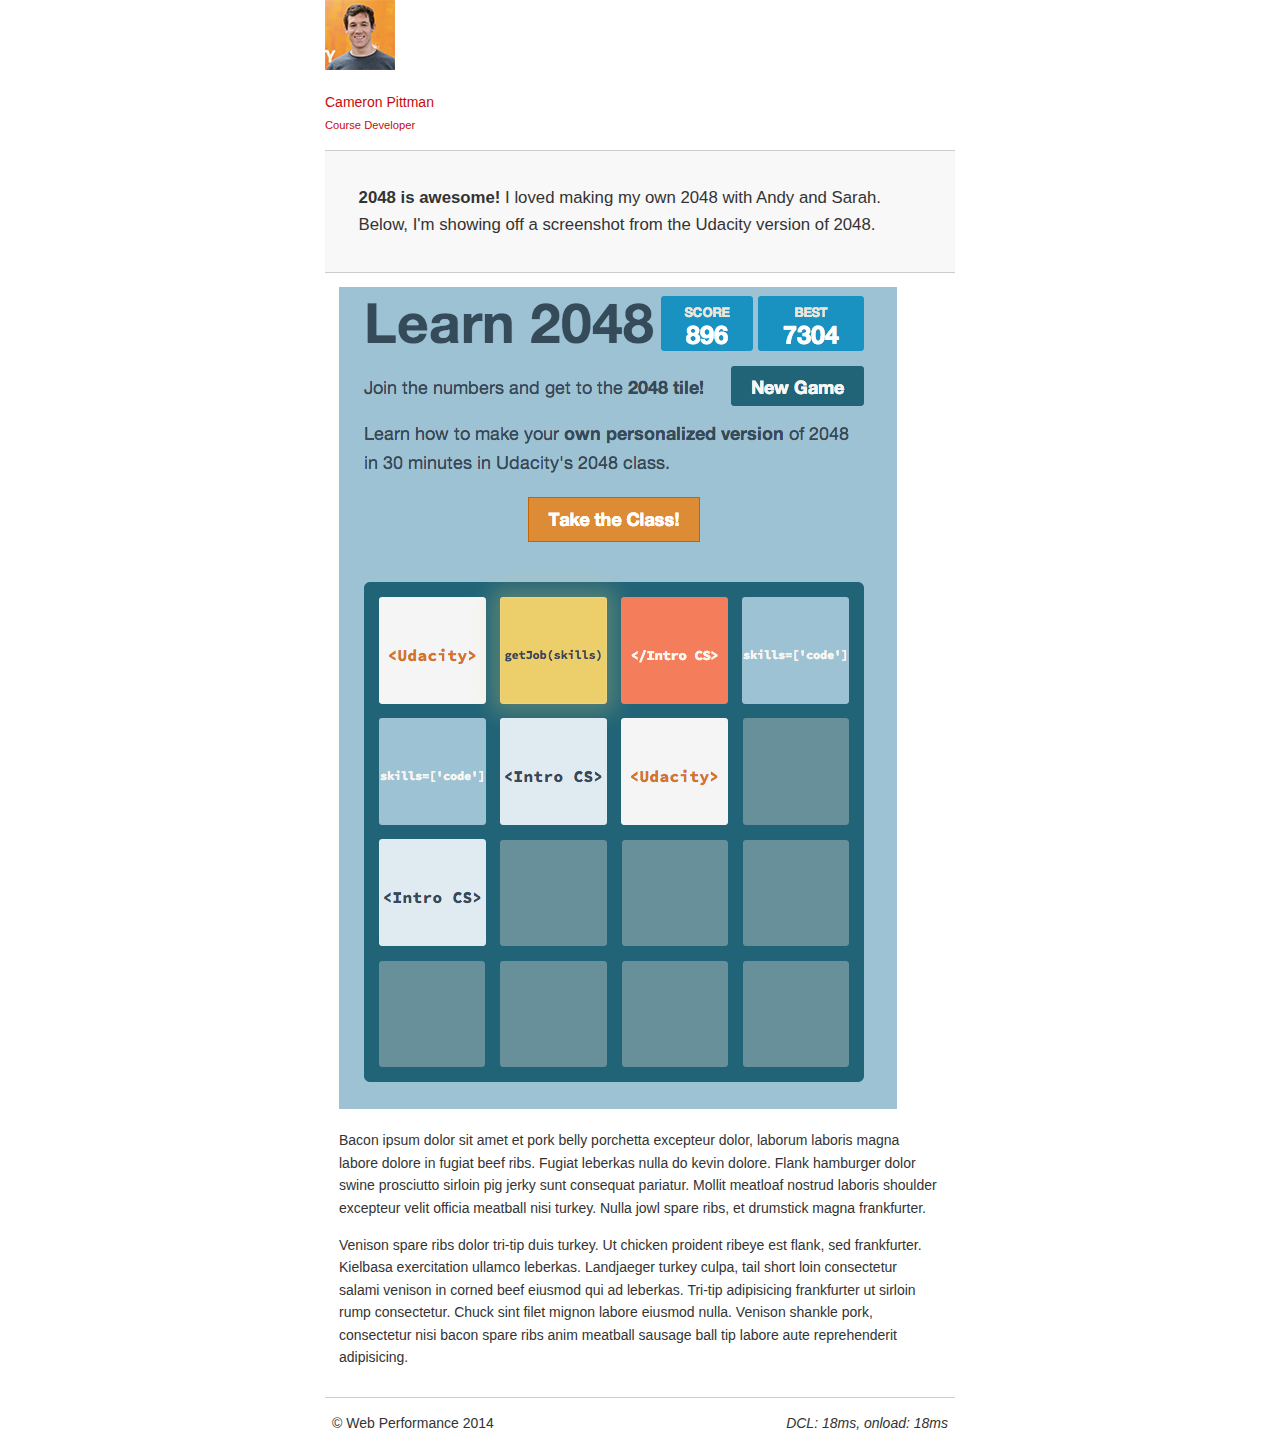
==== project-2048.html @ e1ef8c06 "Add files via upload" ====
<!DOCTYPE html>
<html lang="en">
  <head>
    <meta charset="utf-8">
    <meta name="viewport" content="width=device-width, initial-scale=1">
    <meta name="description" content=" FILL ME IN ">
    <meta name="author" content=" FILL ME IN ">
    <title>Cameron Pittman: Portfolio</title>

    <!-- Hmm, what is the impact of web fonts on speed? Measure it... -->
    <!-- <link href="//fonts.googleapis.com/css?family=Open+Sans:400,700" rel="stylesheet"> -->

    <link href="css/style.css" rel="stylesheet">
    <link href="css/print.css" rel="stylesheet">

    <script>
      (function(w,g){w['GoogleAnalyticsObject']=g;
      w[g]=w[g]||function(){(w[g].q=w[g].q||[]).push(arguments)};w[g].l=1*new Date();})(window,'ga');

      // Optional TODO: replace with your Google Analytics profile ID.
      ga('create', 'UA-XXXX-Y');
      ga('send', 'pageview');
    </script>
    <script src="//www.google-analytics.com/analytics.js"></script>
    <script src="js/perfmatters.js"></script>
  </head>

  <body>
    <header>
      <a href="/"><img src="img/profilepic.jpg"></a>
      <p>Cameron Pittman<br><span>Course Developer</span></p>
    </header>

    <div class="container">
      <div class="hero">
        <strong>2048 is awesome!</strong> I loved making my own 2048 with Andy and Sarah. Below, I'm showing off a screenshot from the Udacity version of 2048.
      </div>

      <div class="content">

        <img class="img-responsive" src="img/2048.png">

        <p>Bacon ipsum dolor sit amet et pork belly porchetta excepteur dolor, laborum laboris magna labore dolore in fugiat beef ribs. Fugiat leberkas nulla do kevin dolore. Flank hamburger dolor swine prosciutto sirloin pig jerky sunt consequat pariatur. Mollit meatloaf nostrud laboris shoulder excepteur velit officia meatball nisi turkey. Nulla jowl spare ribs, et drumstick magna frankfurter.</p>

        <p>Venison spare ribs dolor tri-tip duis turkey. Ut chicken proident ribeye est flank, sed frankfurter. Kielbasa exercitation ullamco leberkas. Landjaeger turkey culpa, tail short loin consectetur salami venison in corned beef eiusmod qui ad leberkas. Tri-tip adipisicing frankfurter ut sirloin rump consectetur. Chuck sint filet mignon labore eiusmod nulla. Venison shankle pork, consectetur nisi bacon spare ribs anim meatball sausage ball tip labore aute reprehenderit adipisicing.</p>

    </div>

    <footer>
      <p>&copy; Web Performance 2014 <span id="crp-stats"></span></p>
    </footer>
  </body>
</html>
---- css/style.css ----
html {
  font-size: 100%;
  overflow-y: scroll;
  -webkit-tap-highlight-color: rgba(0,0,0,0);
  -ms-text-size-adjust: 100%;
  -webkit-text-size-adjust: none;
}
body { margin: 0; font-size: 14px; line-height: 1.61; font-weight: 400; }
body, button, input, select, textarea { font-family: 'Open Sans', sans-serif; color: #333; }

a { color: #12C; }
a:visited { color: #61C; }
a:focus { outline: thin dotted; }
a:hover, a:active { color: #c00; outline: 0; }

b, strong { font-weight: bold; }
pre, code { font-family: monospace, monospace; font-size: 1em; }
ul, ol { margin: 1em 0; padding: 0 0 0 20px; }
img { border: 0; max-width: 100%; }

body { background: #fff; }
header, footer,.container, .content { max-width: 45em; margin: 0 auto; }

header { padding: 0 0.5em; color: #C90B0B; }
header ul li img {border-radius: 40px; float: left; }
header  ul li p{ font-size:1.5em; font-weight: bold; padding-left: 0.5em; padding-right: 2em;}
header p span { font-size: 0.8em; font-weight: normal;}
header ul li {display: inline-block; }
.hero { padding: 2em; background-color: #f8f8f8; font-size:1.2em;
  border-bottom: 1px solid #ccc;
  border-top: 1px solid #ccc;
}
.padawan{
  padding: 2em; background-color: #f8f8f8; font-size:1.2em;
  border-bottom: 1px solid #ccc;
  border-top: 1px solid #ccc;
}
.content { padding: 1em 1em; }
.content li { list-style-type: none; font-size: 1.1em;}
li img { float:left; padding-right: 1em; }
li p { font-size: 0.9em; font-style: italic; }

footer {
  padding: 0 0.5em;
  border-top: 1px solid #ccc;
}
footer span { float: right; font-style: italic; }

/* Smartphones (portrait) */
@media only screen and (max-width: 480px) {
  body { font-size: 12px;}
  header p { padding-left: 4.5em;}
}
---- css/print.css ----
@media print {
  * { background: transparent !important; color: black !important; text-shadow: none !important; filter:none !important; -ms-filter: none !important; }
  a, a:visited { color: #444 !important; text-decoration: underline; }
  a[href]:after { content: " (" attr(href) ")"; }
  tr, img { page-break-inside: avoid; }
  img { max-width: 100% !important; }
  @page { margin: 0.5cm; }
  p, h2, h3 { orphans: 3; widows: 3; }
  h2, h3{ page-break-after: avoid; }
}
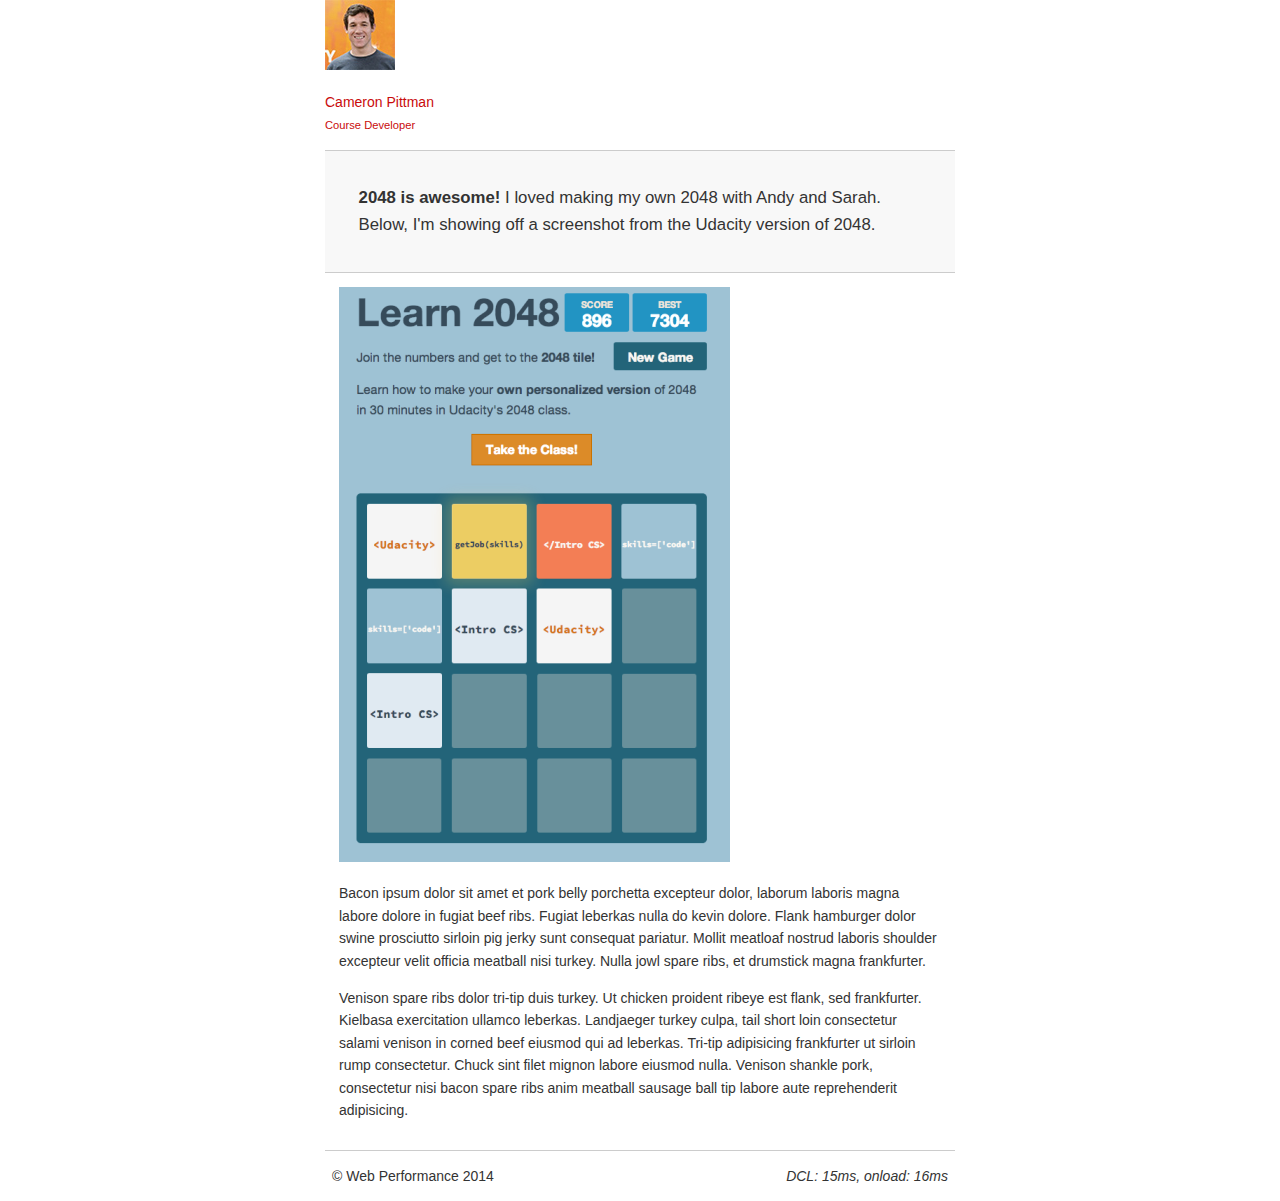
==== commit 81093f99: "Update project-2048.html" ====
--- a/project-2048.html
+++ b/project-2048.html
@@ -13,16 +13,25 @@
     <link href="css/style.css" rel="stylesheet">
     <link href="css/print.css" rel="stylesheet">
 
-    <script>
+      <script>
       (function(w,g){w['GoogleAnalyticsObject']=g;
       w[g]=w[g]||function(){(w[g].q=w[g].q||[]).push(arguments)};w[g].l=1*new Date();})(window,'ga');
-
       // Optional TODO: replace with your Google Analytics profile ID.
       ga('create', 'UA-XXXX-Y');
       ga('send', 'pageview');
     </script>
+    <script src="http://www.google-analytics.com/analytics.js"></script>
+    <script>function logCRP() {
+  var t = window.performance.timing,
+    dcl = t.domContentLoadedEventStart - t.domLoading,
+    complete = t.domComplete - t.domLoading;
+  var stats = document.getElementById("crp-stats");
+  stats.textContent = 'DCL: ' + dcl + 'ms, onload: ' + complete + 'ms';
+}
+window.addEventListener("load", function(event) {
+  logCRP();
+});</script>
     <script src="//www.google-analytics.com/analytics.js"></script>
-    <script src="js/perfmatters.js"></script>
   </head>
 
   <body>
--- a/css/style.css
+++ b/css/style.css
@@ -22,7 +22,7 @@
 header, footer,.container, .content { max-width: 45em; margin: 0 auto; }
 
 header { padding: 0 0.5em; color: #C90B0B; }
-header ul li img {border-radius: 40px; float: left; }
+header ul li a img {border-radius: 50px; float: left; padding:0px; }
 header  ul li p{ font-size:1.5em; font-weight: bold; padding-left: 0.5em; padding-right: 2em;}
 header p span { font-size: 0.8em; font-weight: normal;}
 header ul li {display: inline-block; }
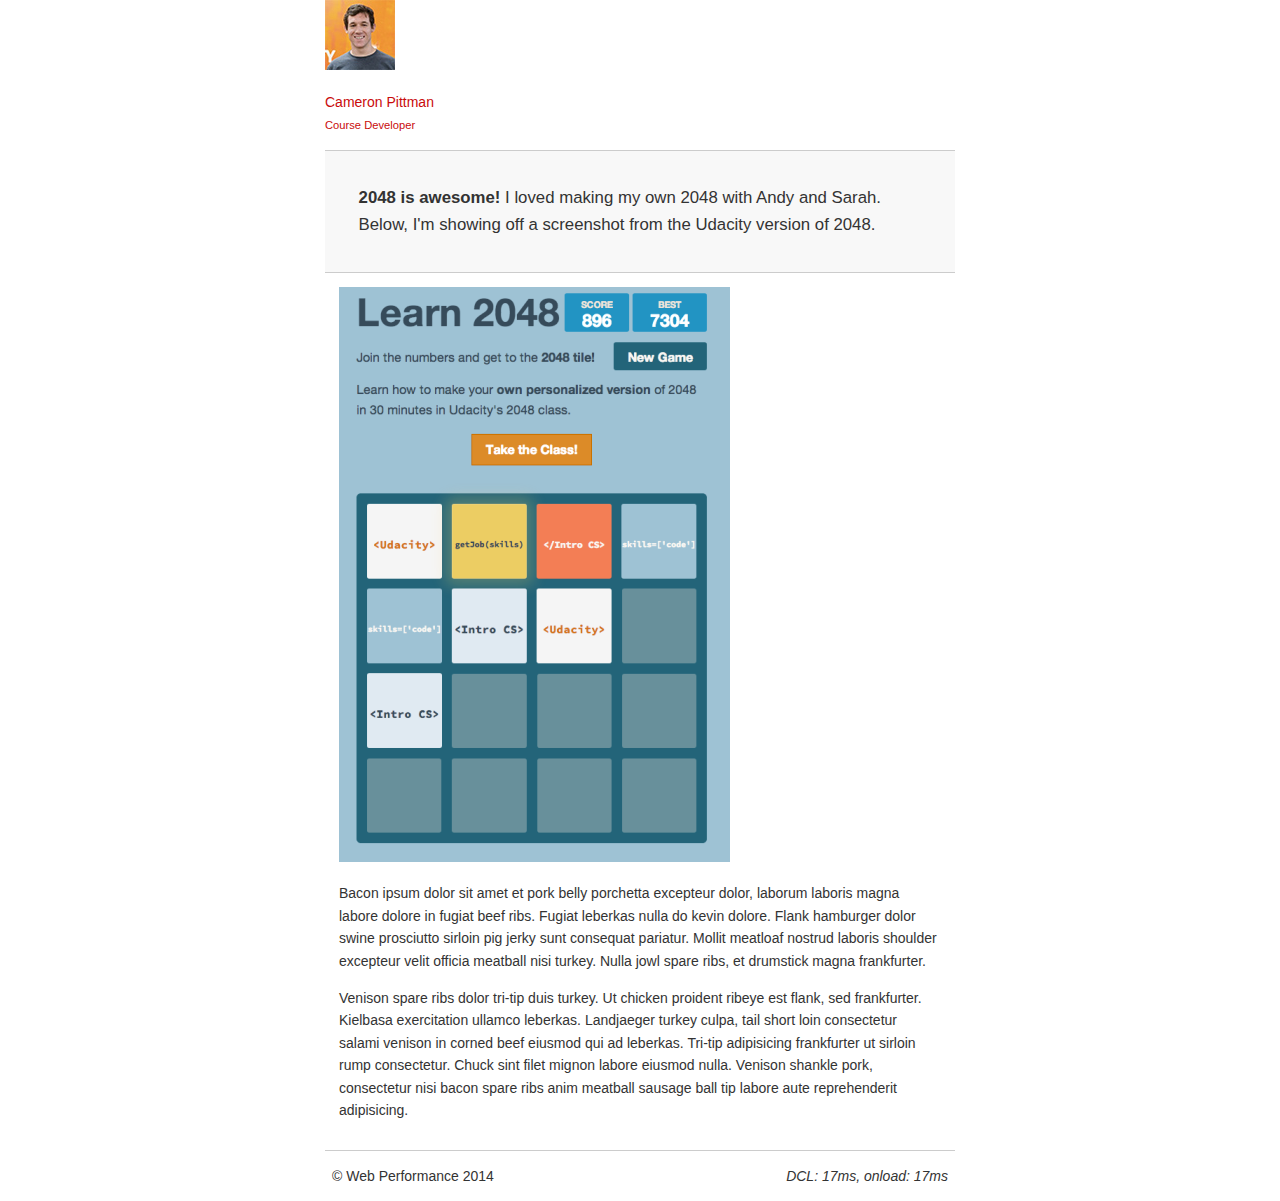
==== commit 0eb91a27: "Update project-2048.html" ====
--- a/project-2048.html
+++ b/project-2048.html
@@ -13,24 +13,7 @@
     <link href="css/style.css" rel="stylesheet">
     <link href="css/print.css" rel="stylesheet">
 
-      <script>
-      (function(w,g){w['GoogleAnalyticsObject']=g;
-      w[g]=w[g]||function(){(w[g].q=w[g].q||[]).push(arguments)};w[g].l=1*new Date();})(window,'ga');
-      // Optional TODO: replace with your Google Analytics profile ID.
-      ga('create', 'UA-XXXX-Y');
-      ga('send', 'pageview');
-    </script>
-    <script src="http://www.google-analytics.com/analytics.js"></script>
-    <script>function logCRP() {
-  var t = window.performance.timing,
-    dcl = t.domContentLoadedEventStart - t.domLoading,
-    complete = t.domComplete - t.domLoading;
-  var stats = document.getElementById("crp-stats");
-  stats.textContent = 'DCL: ' + dcl + 'ms, onload: ' + complete + 'ms';
-}
-window.addEventListener("load", function(event) {
-  logCRP();
-});</script>
+
     <script src="//www.google-analytics.com/analytics.js"></script>
   </head>
 
@@ -58,5 +41,23 @@
     <footer>
       <p>&copy; Web Performance 2014 <span id="crp-stats"></span></p>
     </footer>
+            <script>
+      (function(w,g){w['GoogleAnalyticsObject']=g;
+      w[g]=w[g]||function(){(w[g].q=w[g].q||[]).push(arguments)};w[g].l=1*new Date();})(window,'ga');
+      // Optional TODO: replace with your Google Analytics profile ID.
+      ga('create', 'UA-XXXX-Y');
+      ga('send', 'pageview');
+    </script>
+    <script src="http://www.google-analytics.com/analytics.js"></script>
+    <script>function logCRP() {
+  var t = window.performance.timing,
+    dcl = t.domContentLoadedEventStart - t.domLoading,
+    complete = t.domComplete - t.domLoading;
+  var stats = document.getElementById("crp-stats");
+  stats.textContent = 'DCL: ' + dcl + 'ms, onload: ' + complete + 'ms';
+}
+window.addEventListener("load", function(event) {
+  logCRP();
+});</script>
   </body>
 </html>
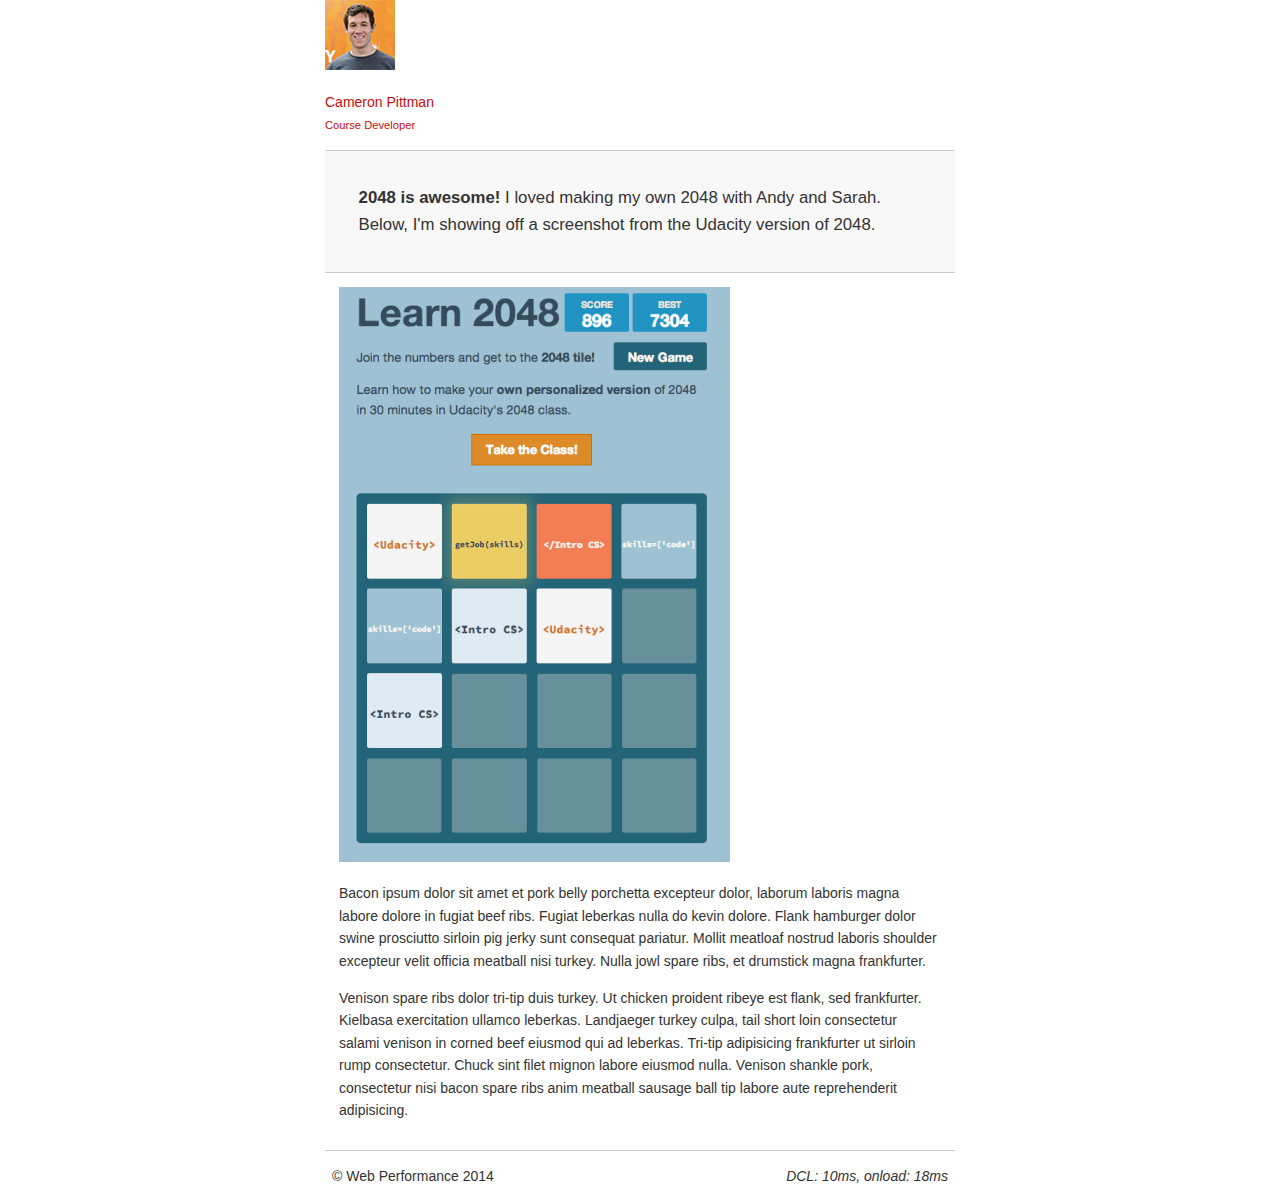
==== commit fb10d5b1: "Update project-2048.html" ====
--- a/project-2048.html
+++ b/project-2048.html
@@ -14,7 +14,7 @@
     <link href="css/print.css" rel="stylesheet">
 
 
-    <script src="//www.google-analytics.com/analytics.js"></script>
+    <script async src="//www.google-analytics.com/analytics.js"></script>
   </head>
 
   <body>
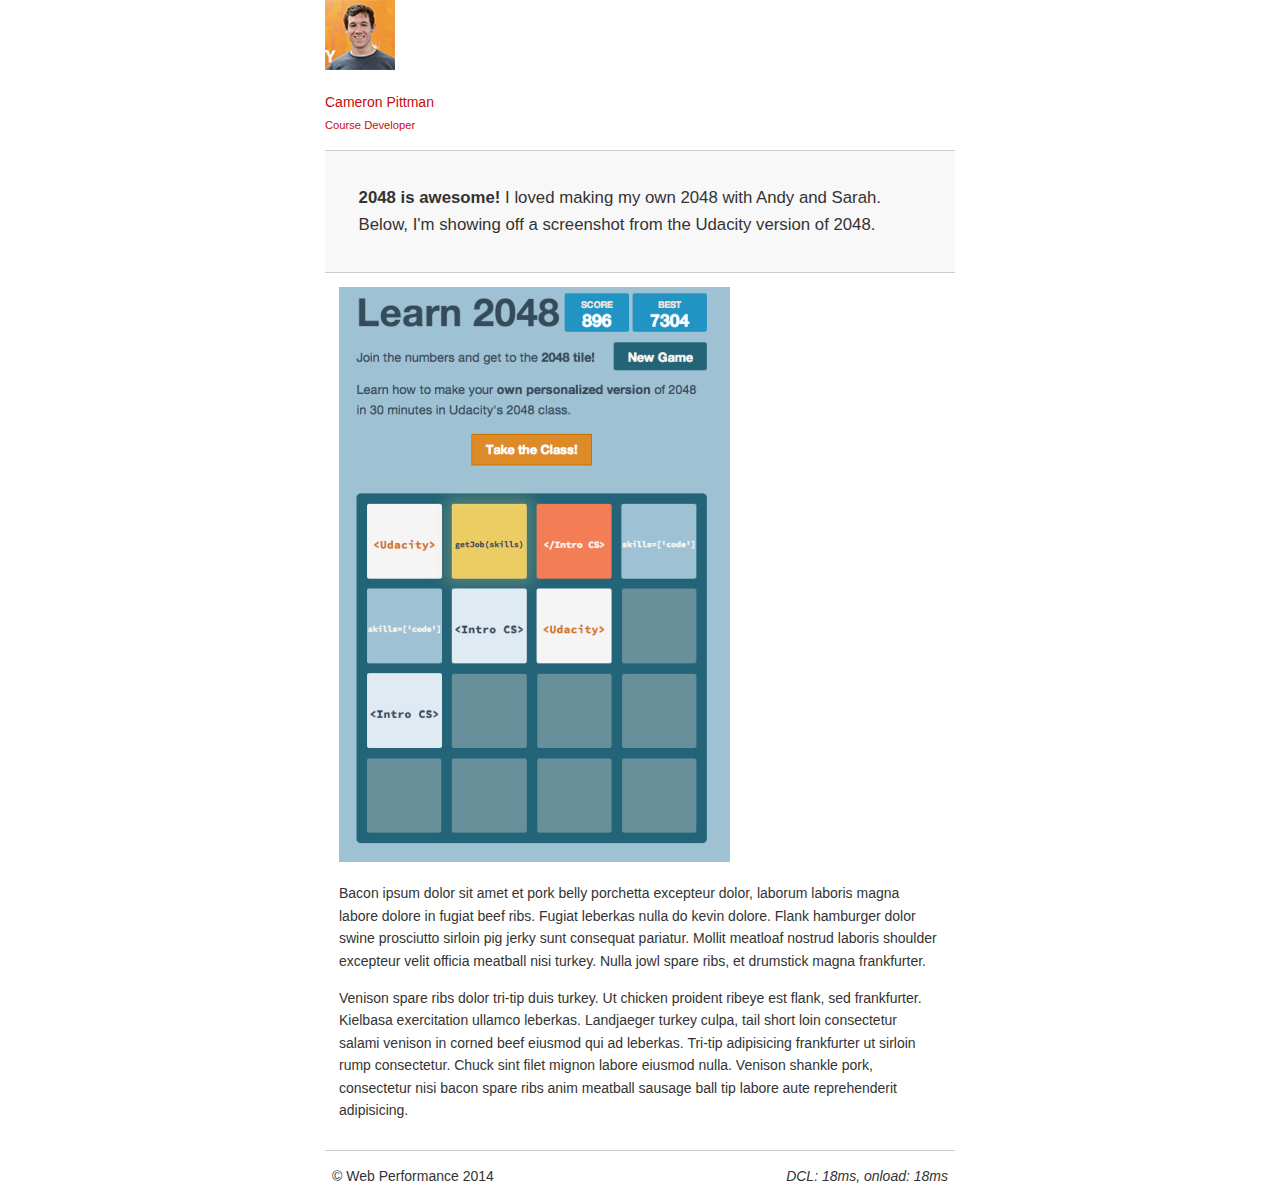
==== commit 74f7922f: "Add files via upload" ====
--- a/project-2048.html
+++ b/project-2048.html
@@ -13,8 +13,16 @@
     <link href="css/style.css" rel="stylesheet">
     <link href="css/print.css" rel="stylesheet">
 
+    <script>
+      (function(w,g){w['GoogleAnalyticsObject']=g;
+      w[g]=w[g]||function(){(w[g].q=w[g].q||[]).push(arguments)};w[g].l=1*new Date();})(window,'ga');
 
-    <script async src="//www.google-analytics.com/analytics.js"></script>
+      // Optional TODO: replace with your Google Analytics profile ID.
+      ga('create', 'UA-XXXX-Y');
+      ga('send', 'pageview');
+    </script>
+    <script src="//www.google-analytics.com/analytics.js"></script>
+    <script src="js/perfmatters.js"></script>
   </head>
 
   <body>
@@ -41,23 +49,5 @@
     <footer>
       <p>&copy; Web Performance 2014 <span id="crp-stats"></span></p>
     </footer>
-            <script>
-      (function(w,g){w['GoogleAnalyticsObject']=g;
-      w[g]=w[g]||function(){(w[g].q=w[g].q||[]).push(arguments)};w[g].l=1*new Date();})(window,'ga');
-      // Optional TODO: replace with your Google Analytics profile ID.
-      ga('create', 'UA-XXXX-Y');
-      ga('send', 'pageview');
-    </script>
-    <script src="http://www.google-analytics.com/analytics.js"></script>
-    <script>function logCRP() {
-  var t = window.performance.timing,
-    dcl = t.domContentLoadedEventStart - t.domLoading,
-    complete = t.domComplete - t.domLoading;
-  var stats = document.getElementById("crp-stats");
-  stats.textContent = 'DCL: ' + dcl + 'ms, onload: ' + complete + 'ms';
-}
-window.addEventListener("load", function(event) {
-  logCRP();
-});</script>
   </body>
 </html>
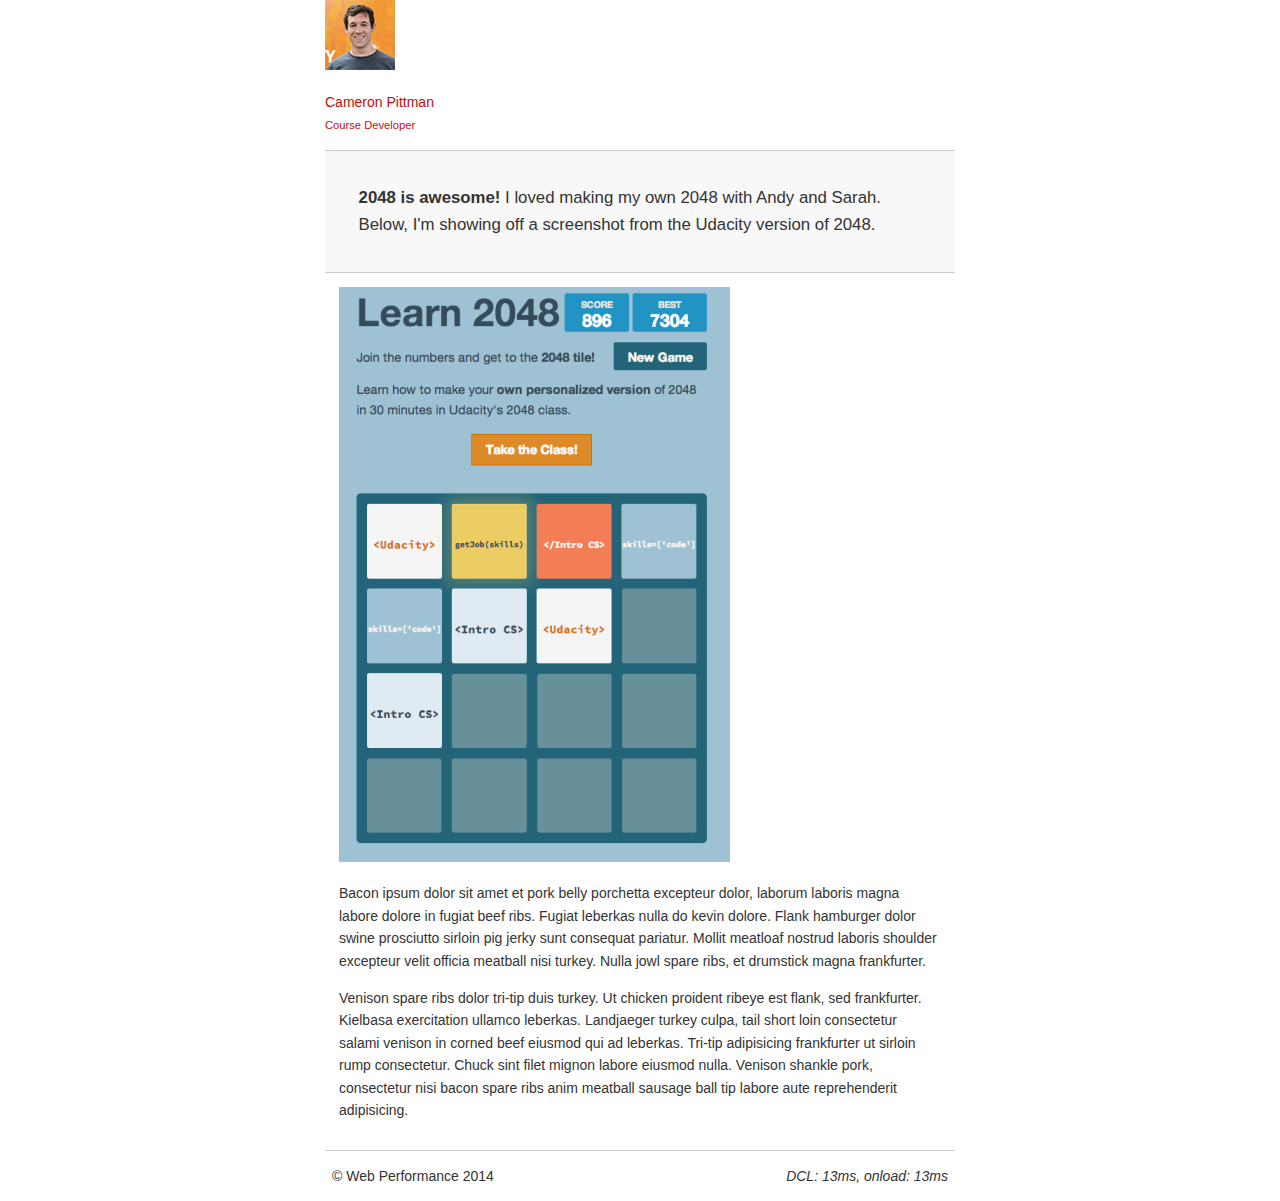
==== commit 602b062f: "Update project-2048.html" ====
--- a/project-2048.html
+++ b/project-2048.html
@@ -11,18 +11,8 @@
     <!-- <link href="//fonts.googleapis.com/css?family=Open+Sans:400,700" rel="stylesheet"> -->
 
     <link href="css/style.css" rel="stylesheet">
-    <link href="css/print.css" rel="stylesheet">
 
-    <script>
-      (function(w,g){w['GoogleAnalyticsObject']=g;
-      w[g]=w[g]||function(){(w[g].q=w[g].q||[]).push(arguments)};w[g].l=1*new Date();})(window,'ga');
 
-      // Optional TODO: replace with your Google Analytics profile ID.
-      ga('create', 'UA-XXXX-Y');
-      ga('send', 'pageview');
-    </script>
-    <script src="//www.google-analytics.com/analytics.js"></script>
-    <script src="js/perfmatters.js"></script>
   </head>
 
   <body>
@@ -49,5 +39,15 @@
     <footer>
       <p>&copy; Web Performance 2014 <span id="crp-stats"></span></p>
     </footer>
+          <script>
+      (function(w,g){w['GoogleAnalyticsObject']=g;
+      w[g]=w[g]||function(){(w[g].q=w[g].q||[]).push(arguments)};w[g].l=1*new Date();})(window,'ga');
+
+      // Optional TODO: replace with your Google Analytics profile ID.
+      ga('create', 'UA-XXXX-Y');
+      ga('send', 'pageview');
+    </script>
+    <script src="//www.google-analytics.com/analytics.js"></script>
+    <script src="js/perfmatters.js"></script>
   </body>
 </html>
--- a/css/style.css
+++ b/css/style.css
@@ -51,3 +51,13 @@
   body { font-size: 12px;}
   header p { padding-left: 4.5em;}
 }
+@media print {
+  * { background: transparent !important; color: black !important; text-shadow: none !important; filter:none !important; -ms-filter: none !important; }
+  a, a:visited { color: #444 !important; text-decoration: underline; }
+  a[href]:after { content: " (" attr(href) ")"; }
+  tr, img { page-break-inside: avoid; }
+  img { max-width: 100% !important; }
+  @page { margin: 0.5cm; }
+  p, h2, h3 { orphans: 3; widows: 3; }
+  h2, h3{ page-break-after: avoid; }
+}
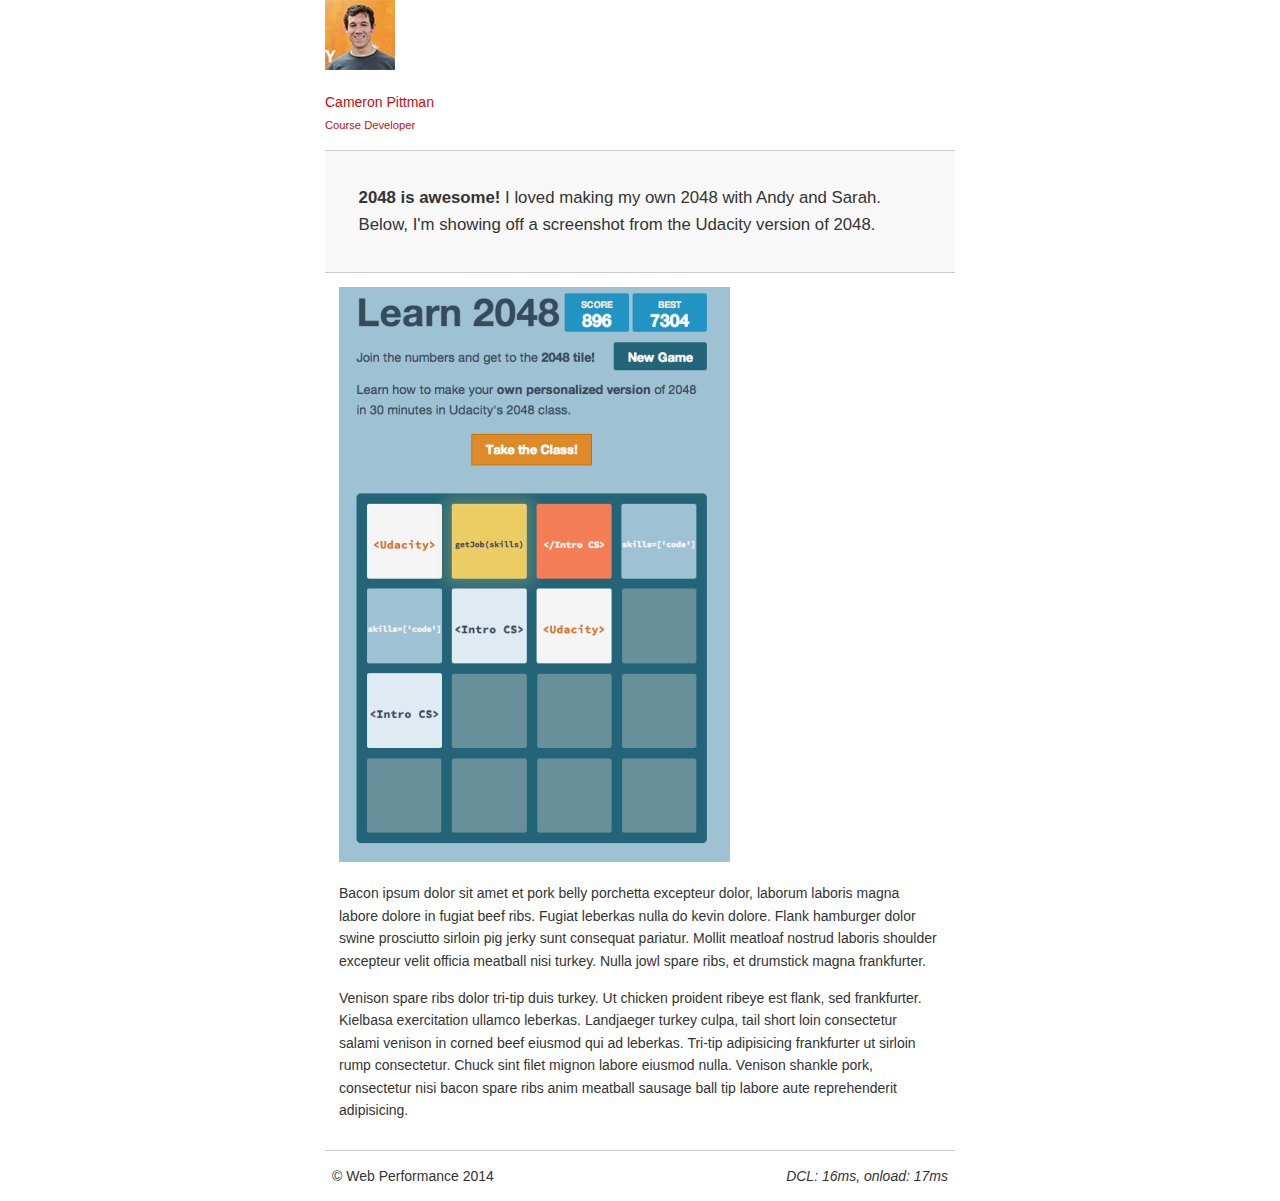
==== commit 6e16dac8: "Update project-2048.html" ====
--- a/project-2048.html
+++ b/project-2048.html
@@ -10,7 +10,7 @@
     <!-- Hmm, what is the impact of web fonts on speed? Measure it... -->
     <!-- <link href="//fonts.googleapis.com/css?family=Open+Sans:400,700" rel="stylesheet"> -->
 
-    <link href="css/style.css" rel="stylesheet">
+
 
 
   </head>
@@ -51,3 +51,4 @@
     <script src="js/perfmatters.js"></script>
   </body>
 </html>
+    <link href="css/style.css" rel="stylesheet">
